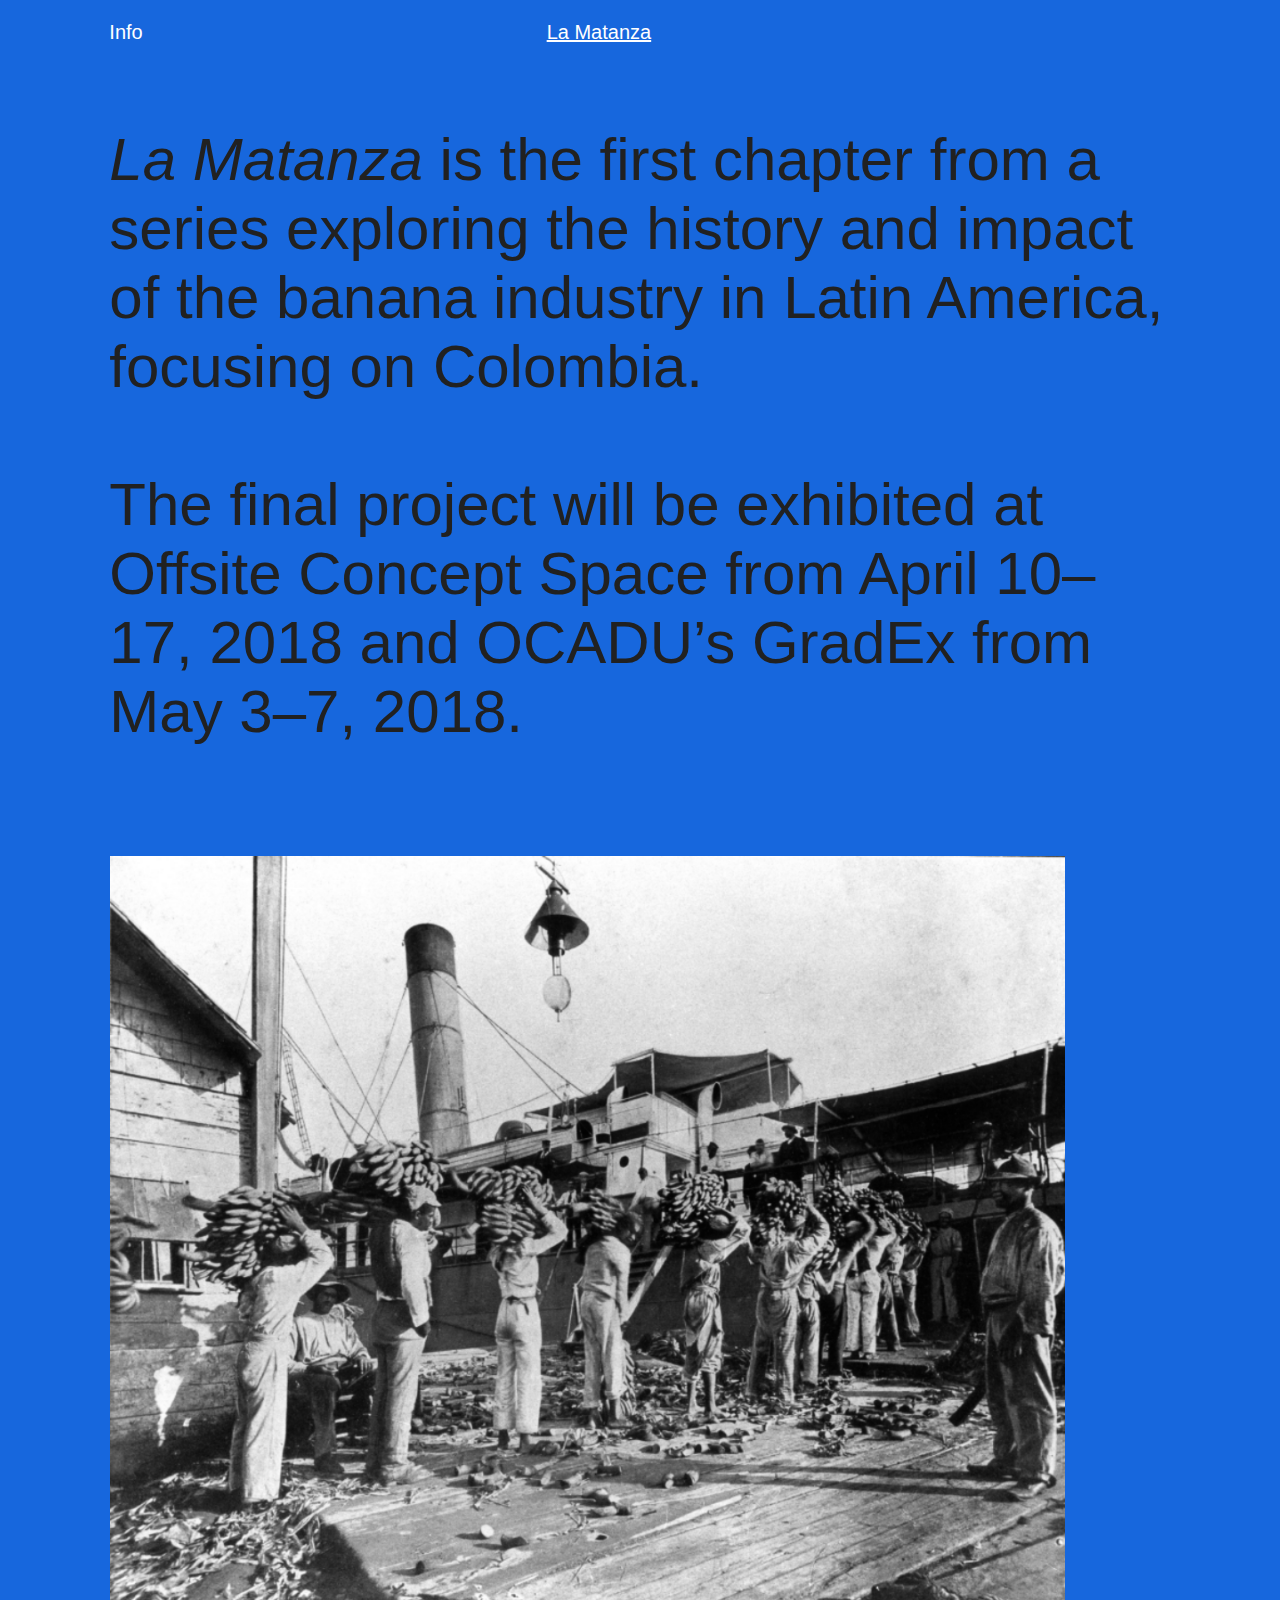
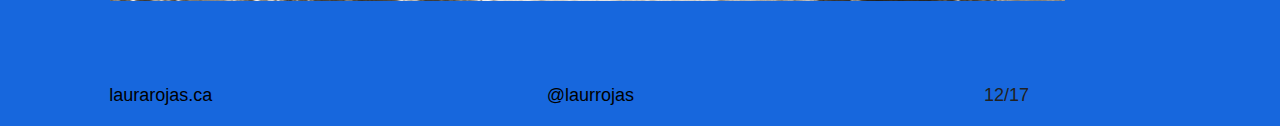
==== info.html @ abae3a1d "File Upload" ====
<!DOCTYPE html>
<html>
<head>
<meta charset="UTF-8">
<title>Title</title>
<link rel="stylesheet" type="text/css" href=" ../css/styles.css">
<link rel="stylesheet" type="text/css" href=" ../css/flexboxgrid.css">
<link href="https://fonts.googleapis.com/css?family=Halant" rel="stylesheet">
</head>

<body class="body2">
    <div class="row">
        <div class="col-xs-4 col-xs-offset-1 col-sm-4 col-md-3 col-lg-4">
            <p id="info2">Info</p>
        </div> 
        <div class="col-xs-7 col-sm-4 col-md-3 col-lg-7">
            <p id="chapter2">   <a href="index.html" target="_self" id="a2">La Matanza</a></p>
        </div>
    </div>
    
    <div class="row">
        <div class="col-xs-10 col-xs-offset-1 col-sm-10 col-md-10 col-lg-10">
            <h3><i>La Matanza</i> is the first chapter from a series exploring the history and impact of the banana industry in Latin America, focusing on Colombia. <br><br>The final project will be exhibited at Offsite Concept Space from April 10–17, 2018 and OCADU’s GradEx from May 3–7, 2018.</h3>
        </div>
    </div>
    
 <div class="row">
        <div class="col-xs-12 col-sm-10 col-md-10 col-lg-10">
             <img src="img/line.png" id="img2">
             <div class="col-xs-10 col-xs-offset-1 col-sm-10 col-md-10 col-lg-10">
            </div>
        </div>
    </div>
    
<div class="row">
        <div class="col-xs-3 col-xs-offset-1 col-sm-3 col-md-3 col-lg-3">
            <p class="footer"><a href="http://www.laurarojas.ca/" target="_blank">laurarojas.ca</a></p>
        </div>
    <div class="col-xs-3 col-xs-offset-1 col-sm-3 col-md-3 col-lg-3">
        <p class="footer"><a href="https://www.instagram.com/laurrojas/" target="_blank">@laurrojas</a></p>
        </div>
    <div class="col-xs-3 col-xs-offset-1 col-sm-3 col-md-3 col-lg-3">
            <p class="footer">12/17</p>
        </div>
    </div>
   
    
</body>

<script src="https://ajax.googleapis.com/ajax/libs/jquery/3.1.1/jquery.min.js"></script>
<script src="js/main.js"></script>
</html>
---- css/styles.css ----
html body {
    margin: 0;
    padding: 0;
    font-family: "Swis721 BT", sans-serif; /* Font needs to be added in before published */
    background: white;
    max-width: 100%;
    overflow-x: hidden;
}

/* Home Page */

#a1 {
    text-decoration: none;
    color: black;

}

#chapter {
    text-decoration: underline;
    font-size: 13px;
}

#info {
    font-size: 13px;
}

sup {
    font-size: 12px;
    color: black;
    line-height: 0;
    vertical-align: super;
    font-family: "Swis721 BT", sans-serif;
}

h1 {
    color: #E52828;
    font-weight: bold;
    font-size: 50px;
    line-height: 48px;
}

p {
    font-size: 18px;
    line-height: 25px;

}

.line {
    margin-top: 24px;
    margin-right: 100px;
    height: 6px;
    width: 40%;
    background-color: #E52828;
    float: right;
}

img {
    max-width: 100%;
    padding-top: 35px;
}

#caption1 {
    font-size: 14px;
    line-height: 19px;
    padding-top: 0px;
}

h2 {
    font-size: 35px;
}

#list {
    font-family: 'Halant', serif; /* Google Fonts */
    color: #E52828;
}
    
#family {
    padding-top: 0;
    max-width: 100%;
}

hr {
    margin-top: 50px;
    margin-bottom: 30px;
    background-color: #D9D9D9; height: 1px; border: 0; 
    align-content: center;
    width: 81%;
}

#quote1 {
    font-family: 'Halant', serif; /* Google Fonts */
    color: black;
    font-size: 25pt;
    line-height: 30pt;
    text-align: center;
    padding-left: 25px;
    padding-right: 25px;
    padding-top: 70px;
    padding-bottom: 
    color:black;
}

#quote2 {
    font-family: 'Halant', serif; /* Google Fonts */
    color: white;
    font-size: 25pt;
    line-height: 30pt;
    text-align: center;
    padding-left: 25px;
    padding-right: 25px;
    padding-top: 160px;
    color:black;
}

h5 {
    font-size: 13px;
    font-weight: 100;
}

.hoverimg1 {
    margin-left: 60px;
}

.hideimg {
    display: none;
}

.hoverimg2 {
    margin-left: 60px;
    margin-top: 300px;
}


.hover2: hover {
    text-decoration: underline;
}

.txthover:hover {
    text-decoration: underline;
    font-weight: bold;
}


/* Info Page */

.body2{
    background-color: #1767DD;
    overflow-x: hidden;
}

#chapter2 {
    text-decoration: underline;
    font-size: 13px;
    color: white;
}

#info2 {
    font-size: 13px;
    color: white;
}

#a2 {
    text-decoration: none;
    color: white;
}

h3 {
    font-size: 35px;
    font-weight: 100;
    color: #212121;
}

#img2 {
    max-width: 100%;
    padding-bottom: 30px;
}



.footer {
    color:#212121;
    font-size: 13px;
}

a:visited {
    color: #212121;
}

a {
    text-decoration: none;
}
/* Tablet Styles */

@media (min-width: 48em) and (max-width: 75em) {
    
/* Home Page */
    
 h1 {
    font-size: 100px;
    line-height: 95px;
    margin-top: 140px;
}
.line {
    margin-top: 45px;
    margin-right: 140px;
    height: 9px;
    width: 38%;
}
    
#family {
    padding-top: 0px;
}

    
#quote1 {
    font-size: 30pt;
    line-height: 35pt;
    text-align: center;
    padding-top: 150px;
    padding-left: 50px;
    padding-right: 50px;
    color:black;
}

#yellow1 {
    background-color: #FFE600;
    height: 800px;
    width: 100%;
}

#yellow2 {
    background-color: #FFE600;
    height: 800px;
    Width: 100%;
}
    
#quote2 {
    font-size: 30pt;
    line-height: 35pt;
    padding-left: 50px;
    padding-right: 50px;
    padding-top: 320px;
    color:black;
}
    
/* Info Page */

h3 {
    font-size: 40px;
    font-weight: 100;
}

#img2 {
    max-width: 100%;
    padding-left: 65px;
    padding-bottom: 30px;    
}
    
}

/* Desktop Styles */

@media (min-width: 75em) {
    
/* Home Page */

#chapter {
    text-decoration: underline;
    font-size: 20px;
}

#info {
    font-size: 20px;
}

    
h1 {
    font-size: 180px;
    line-height: 180px;
    margin-top: 100px;
    margin-bottom: 60px;
} 
    
.line {
    margin-top: 82px;
    margin-right: 450px;
    height: 12px;
    width: 30%;
}
    
#intro {
    font-size: 27px;
    line-height: 34px;
    padding-bottom: 80px;
    margin-top: -35px;
    }    
    
h2 {
    font-size: 34px;
    margin-top: 9px;
}

#group {
    margin-bottom:65px;
        }    
    
.caption1 {
    font-size: 14px;
    line-height: 19px;
    margin-top: -50px;
    margin-bottom: 100px;
}
    
#list1 {
    font-family: 'Halant', serif;
    color: #E52828;
    padding-bottom: 60px;
    }

#section2 {
        padding-bottom: 60px;
}
    
    
 #list2 {
    font-family: 'Halant', serif; /* Google Fonts */
    color: #E52828;
     padding-top: 20px;
     padding-bottom: 20px;
}
    
#family {
    max-width: 100%;
    margin-left: 90px;     
    padding-top: 25px;
}

.caption2 {
    font-size: 14px;
    line-height: 19px;
    padding-bottom: 200px;

}
    
#quote1 {
    font-size: 37pt;
    line-height: 44pt;
    padding-top: 200px;
    padding-bottom: 190px;
    padding-left: 120px;
    padding-right: 120px;
    text-align: center;
    color:black; /* #1767DD for blue */

 }
    
#yellow1 {
    background-color: #FFE600;
    height: 850px;
    margin-bottom: 95px;
    margin-top: 210px;
}
        
    
#farm {
    padding-top: 55px;
    max-width: 100%;
    padding-bottom: 70px;
}

h4 {
        font-size: 20px;
        margin-top: -10px;
}

#yellow2 {
    background-color: #FFE600;
    height: 850px;
    Width: 100%;
    margin-bottom: 95px;
    
}
    
#hr1 {
    margin-bottom: -5px;
    }    
    
#quote2 {
    color: black;
    font-size: 52pt;
    line-height: 58pt;
    padding-left: 135px;
    padding-right: 135px;
    padding-top: 315px;
}
    
h5 {
        font-size: 13px;
}

/* Info Page */
    
#chapter2 {
    text-decoration: underline;
    font-size: 20px;
    color:white;
}

#info2 {
    font-size: 20px;
    color: white;
}

h3 {
    font-size: 60px;
    font-weight: 100;
}

#img2 {
    max-width: 90%;
    padding-left: 110px;
    padding-bottom: 60px; 
    margin-top: 15px;
}
    

.footer {
    font-size: 18px;
    color: #212121;
} 
    
a {
    text-decoration: none;
    color: black;
}

a:visited {
    font-size: 20px;
    color: black;
    }
    
}
---- css/flexboxgrid.css ----
/* Uncomment and set these variables to customize the grid. */

.container-fluid {
  margin-right: auto;
  margin-left: auto;
  padding-right: 2rem;
  padding-left: 2rem;
}

.row {
  box-sizing: border-box;
  display: -ms-flexbox;
  display: -webkit-box;
  display: flex;
  -ms-flex: 0 1 auto;
  -webkit-box-flex: 0;
  flex: 0 1 auto;
  -ms-flex-direction: row;
  -webkit-box-orient: horizontal;
  -webkit-box-direction: normal;
  flex-direction: row;
  -ms-flex-wrap: wrap;
  flex-wrap: wrap;
  margin-right: -1rem;
  margin-left: -1rem;
}

.row.reverse {
  -ms-flex-direction: row-reverse;
  -webkit-box-orient: horizontal;
  -webkit-box-direction: reverse;
  flex-direction: row-reverse;
}

.col.reverse {
  -ms-flex-direction: column-reverse;
  -webkit-box-orient: vertical;
  -webkit-box-direction: reverse;
  flex-direction: column-reverse;
}

.col-xs,
.col-xs-1,
.col-xs-2,
.col-xs-3,
.col-xs-4,
.col-xs-5,
.col-xs-6,
.col-xs-7,
.col-xs-8,
.col-xs-9,
.col-xs-10,
.col-xs-11,
.col-xs-12 {
  box-sizing: border-box;
  -ms-flex: 0 0 auto;
  -webkit-box-flex: 0;
  flex: 0 0 auto;
  padding-right: 1rem;
  padding-left: 1rem;
}

.col-xs {
  -webkit-flex-grow: 1;
  -ms-flex-positive: 1;
  -webkit-box-flex: 1;
  flex-grow: 1;
  -ms-flex-preferred-size: 0;
  flex-basis: 0;
  max-width: 100%;
}

.col-xs-1 {
  -ms-flex-preferred-size: 8.333%;
  flex-basis: 8.333%;
  max-width: 8.333%;
}

.col-xs-2 {
  -ms-flex-preferred-size: 16.667%;
  flex-basis: 16.667%;
  max-width: 16.667%;
}

.col-xs-3 {
  -ms-flex-preferred-size: 25%;
  flex-basis: 25%;
  max-width: 25%;
}

.col-xs-4 {
  -ms-flex-preferred-size: 33.333%;
  flex-basis: 33.333%;
  max-width: 33.333%;
}

.col-xs-5 {
  -ms-flex-preferred-size: 41.667%;
  flex-basis: 41.667%;
  max-width: 41.667%;
}

.col-xs-6 {
  -ms-flex-preferred-size: 50%;
  flex-basis: 50%;
  max-width: 50%;
}

.col-xs-7 {
  -ms-flex-preferred-size: 58.333%;
  flex-basis: 58.333%;
  max-width: 58.333%;
}

.col-xs-8 {
  -ms-flex-preferred-size: 66.667%;
  flex-basis: 66.667%;
  max-width: 66.667%;
}

.col-xs-9 {
  -ms-flex-preferred-size: 75%;
  flex-basis: 75%;
  max-width: 75%;
}

.col-xs-10 {
  -ms-flex-preferred-size: 83.333%;
  flex-basis: 83.333%;
  max-width: 83.333%;
}

.col-xs-11 {
  -ms-flex-preferred-size: 91.667%;
  flex-basis: 91.667%;
  max-width: 91.667%;
}

.col-xs-12 {
  -ms-flex-preferred-size: 100%;
  flex-basis: 100%;
  max-width: 100%;
}

.col-xs-offset-1 {
  margin-left: 8.333%;
}

.col-xs-offset-2 {
  margin-left: 16.667%;
}

.col-xs-offset-3 {
  margin-left: 25%;
}

.col-xs-offset-4 {
  margin-left: 33.333%;
}

.col-xs-offset-5 {
  margin-left: 41.667%;
}

.col-xs-offset-6 {
  margin-left: 50%;
}

.col-xs-offset-7 {
  margin-left: 58.333%;
}

.col-xs-offset-8 {
  margin-left: 66.667%;
}

.col-xs-offset-9 {
  margin-left: 75%;
}

.col-xs-offset-10 {
  margin-left: 83.333%;
}

.col-xs-offset-11 {
  margin-left: 91.667%;
}

.start-xs {
  -ms-flex-pack: start;
  -webkit-box-pack: start;
  justify-content: flex-start;
  text-align: start;
}

.center-xs {
  -ms-flex-pack: center;
  -webkit-box-pack: center;
  justify-content: center;
  text-align: center;
}

.end-xs {
  -ms-flex-pack: end;
  -webkit-box-pack: end;
  justify-content: flex-end;
  text-align: end;
}

.top-xs {
  -ms-flex-align: start;
  -webkit-box-align: start;
  align-items: flex-start;
}

.middle-xs {
  -ms-flex-align: center;
  -webkit-box-align: center;
  align-items: center;
}

.bottom-xs {
  -ms-flex-align: end;
  -webkit-box-align: end;
  align-items: flex-end;
}

.around-xs {
  -ms-flex-pack: distribute;
  justify-content: space-around;
}

.between-xs {
  -ms-flex-pack: justify;
  -webkit-box-pack: justify;
  justify-content: space-between;
}

.first-xs {
  -ms-flex-order: -1;
  -webkit-box-ordinal-group: 0;
  order: -1;
}

.last-xs {
  -ms-flex-order: 1;
  -webkit-box-ordinal-group: 2;
  order: 1;
}

@media only screen and (min-width: 48em) {
  .container {
    width: 46rem;
  }

  .col-sm,
  .col-sm-1,
  .col-sm-2,
  .col-sm-3,
  .col-sm-4,
  .col-sm-5,
  .col-sm-6,
  .col-sm-7,
  .col-sm-8,
  .col-sm-9,
  .col-sm-10,
  .col-sm-11,
  .col-sm-12 {
    box-sizing: border-box;
    -ms-flex: 0 0 auto;
    -webkit-box-flex: 0;
    flex: 0 0 auto;
    padding-right: 1rem;
    padding-left: 1rem;
  }

  .col-sm {
    -webkit-flex-grow: 1;
    -ms-flex-positive: 1;
    -webkit-box-flex: 1;
    flex-grow: 1;
    -ms-flex-preferred-size: 0;
    flex-basis: 0;
    max-width: 100%;
  }

  .col-sm-1 {
    -ms-flex-preferred-size: 8.333%;
    flex-basis: 8.333%;
    max-width: 8.333%;
  }

  .col-sm-2 {
    -ms-flex-preferred-size: 16.667%;
    flex-basis: 16.667%;
    max-width: 16.667%;
  }

  .col-sm-3 {
    -ms-flex-preferred-size: 25%;
    flex-basis: 25%;
    max-width: 25%;
  }

  .col-sm-4 {
    -ms-flex-preferred-size: 33.333%;
    flex-basis: 33.333%;
    max-width: 33.333%;
  }

  .col-sm-5 {
    -ms-flex-preferred-size: 41.667%;
    flex-basis: 41.667%;
    max-width: 41.667%;
  }

  .col-sm-6 {
    -ms-flex-preferred-size: 50%;
    flex-basis: 50%;
    max-width: 50%;
  }

  .col-sm-7 {
    -ms-flex-preferred-size: 58.333%;
    flex-basis: 58.333%;
    max-width: 58.333%;
  }

  .col-sm-8 {
    -ms-flex-preferred-size: 66.667%;
    flex-basis: 66.667%;
    max-width: 66.667%;
  }

  .col-sm-9 {
    -ms-flex-preferred-size: 75%;
    flex-basis: 75%;
    max-width: 75%;
  }

  .col-sm-10 {
    -ms-flex-preferred-size: 83.333%;
    flex-basis: 83.333%;
    max-width: 83.333%;
  }

  .col-sm-11 {
    -ms-flex-preferred-size: 91.667%;
    flex-basis: 91.667%;
    max-width: 91.667%;
  }

  .col-sm-12 {
    -ms-flex-preferred-size: 100%;
    flex-basis: 100%;
    max-width: 100%;
  }

  .col-sm-offset-1 {
    margin-left: 8.333%;
  }

  .col-sm-offset-2 {
    margin-left: 16.667%;
  }

  .col-sm-offset-3 {
    margin-left: 25%;
  }

  .col-sm-offset-4 {
    margin-left: 33.333%;
  }

  .col-sm-offset-5 {
    margin-left: 41.667%;
  }

  .col-sm-offset-6 {
    margin-left: 50%;
  }

  .col-sm-offset-7 {
    margin-left: 58.333%;
  }

  .col-sm-offset-8 {
    margin-left: 66.667%;
  }

  .col-sm-offset-9 {
    margin-left: 75%;
  }

  .col-sm-offset-10 {
    margin-left: 83.333%;
  }

  .col-sm-offset-11 {
    margin-left: 91.667%;
  }

  .start-sm {
    -ms-flex-pack: start;
    -webkit-box-pack: start;
    justify-content: flex-start;
    text-align: start;
  }

  .center-sm {
    -ms-flex-pack: center;
    -webkit-box-pack: center;
    justify-content: center;
    text-align: center;
  }

  .end-sm {
    -ms-flex-pack: end;
    -webkit-box-pack: end;
    justify-content: flex-end;
    text-align: end;
  }

  .top-sm {
    -ms-flex-align: start;
    -webkit-box-align: start;
    align-items: flex-start;
  }

  .middle-sm {
    -ms-flex-align: center;
    -webkit-box-align: center;
    align-items: center;
  }

  .bottom-sm {
    -ms-flex-align: end;
    -webkit-box-align: end;
    align-items: flex-end;
  }

  .around-sm {
    -ms-flex-pack: distribute;
    justify-content: space-around;
  }

  .between-sm {
    -ms-flex-pack: justify;
    -webkit-box-pack: justify;
    justify-content: space-between;
  }

  .first-sm {
    -ms-flex-order: -1;
    -webkit-box-ordinal-group: 0;
    order: -1;
  }

  .last-sm {
    -ms-flex-order: 1;
    -webkit-box-ordinal-group: 2;
    order: 1;
  }
}

@media only screen and (min-width: 62em) {
  .container {
    width: 61rem;
  }

  .col-md,
  .col-md-1,
  .col-md-2,
  .col-md-3,
  .col-md-4,
  .col-md-5,
  .col-md-6,
  .col-md-7,
  .col-md-8,
  .col-md-9,
  .col-md-10,
  .col-md-11,
  .col-md-12 {
    box-sizing: border-box;
    -ms-flex: 0 0 auto;
    -webkit-box-flex: 0;
    flex: 0 0 auto;
    padding-right: 1rem;
    padding-left: 1rem;
  }

  .col-md {
    -webkit-flex-grow: 1;
    -ms-flex-positive: 1;
    -webkit-box-flex: 1;
    flex-grow: 1;
    -ms-flex-preferred-size: 0;
    flex-basis: 0;
    max-width: 100%;
  }

  .col-md-1 {
    -ms-flex-preferred-size: 8.333%;
    flex-basis: 8.333%;
    max-width: 8.333%;
  }

  .col-md-2 {
    -ms-flex-preferred-size: 16.667%;
    flex-basis: 16.667%;
    max-width: 16.667%;
  }

  .col-md-3 {
    -ms-flex-preferred-size: 25%;
    flex-basis: 25%;
    max-width: 25%;
  }

  .col-md-4 {
    -ms-flex-preferred-size: 33.333%;
    flex-basis: 33.333%;
    max-width: 33.333%;
  }

  .col-md-5 {
    -ms-flex-preferred-size: 41.667%;
    flex-basis: 41.667%;
    max-width: 41.667%;
  }

  .col-md-6 {
    -ms-flex-preferred-size: 50%;
    flex-basis: 50%;
    max-width: 50%;
  }

  .col-md-7 {
    -ms-flex-preferred-size: 58.333%;
    flex-basis: 58.333%;
    max-width: 58.333%;
  }

  .col-md-8 {
    -ms-flex-preferred-size: 66.667%;
    flex-basis: 66.667%;
    max-width: 66.667%;
  }

  .col-md-9 {
    -ms-flex-preferred-size: 75%;
    flex-basis: 75%;
    max-width: 75%;
  }

  .col-md-10 {
    -ms-flex-preferred-size: 83.333%;
    flex-basis: 83.333%;
    max-width: 83.333%;
  }

  .col-md-11 {
    -ms-flex-preferred-size: 91.667%;
    flex-basis: 91.667%;
    max-width: 91.667%;
  }

  .col-md-12 {
    -ms-flex-preferred-size: 100%;
    flex-basis: 100%;
    max-width: 100%;
  }

  .col-md-offset-1 {
    margin-left: 8.333%;
  }

  .col-md-offset-2 {
    margin-left: 16.667%;
  }

  .col-md-offset-3 {
    margin-left: 25%;
  }

  .col-md-offset-4 {
    margin-left: 33.333%;
  }

  .col-md-offset-5 {
    margin-left: 41.667%;
  }

  .col-md-offset-6 {
    margin-left: 50%;
  }

  .col-md-offset-7 {
    margin-left: 58.333%;
  }

  .col-md-offset-8 {
    margin-left: 66.667%;
  }

  .col-md-offset-9 {
    margin-left: 75%;
  }

  .col-md-offset-10 {
    margin-left: 83.333%;
  }

  .col-md-offset-11 {
    margin-left: 91.667%;
  }

  .start-md {
    -ms-flex-pack: start;
    -webkit-box-pack: start;
    justify-content: flex-start;
    text-align: start;
  }

  .center-md {
    -ms-flex-pack: center;
    -webkit-box-pack: center;
    justify-content: center;
    text-align: center;
  }

  .end-md {
    -ms-flex-pack: end;
    -webkit-box-pack: end;
    justify-content: flex-end;
    text-align: end;
  }

  .top-md {
    -ms-flex-align: start;
    -webkit-box-align: start;
    align-items: flex-start;
  }

  .middle-md {
    -ms-flex-align: center;
    -webkit-box-align: center;
    align-items: center;
  }

  .bottom-md {
    -ms-flex-align: end;
    -webkit-box-align: end;
    align-items: flex-end;
  }

  .around-md {
    -ms-flex-pack: distribute;
    justify-content: space-around;
  }

  .between-md {
    -ms-flex-pack: justify;
    -webkit-box-pack: justify;
    justify-content: space-between;
  }

  .first-md {
    -ms-flex-order: -1;
    -webkit-box-ordinal-group: 0;
    order: -1;
  }

  .last-md {
    -ms-flex-order: 1;
    -webkit-box-ordinal-group: 2;
    order: 1;
  }
}

@media only screen and (min-width: 75em) {
  .container {
    width: 71rem;
  }

  .col-lg,
  .col-lg-1,
  .col-lg-2,
  .col-lg-3,
  .col-lg-4,
  .col-lg-5,
  .col-lg-6,
  .col-lg-7,
  .col-lg-8,
  .col-lg-9,
  .col-lg-10,
  .col-lg-11,
  .col-lg-12 {
    box-sizing: border-box;
    -ms-flex: 0 0 auto;
    -webkit-box-flex: 0;
    flex: 0 0 auto;
    padding-right: 1rem;
    padding-left: 1rem;
  }

  .col-lg {
    -webkit-flex-grow: 1;
    -ms-flex-positive: 1;
    -webkit-box-flex: 1;
    flex-grow: 1;
    -ms-flex-preferred-size: 0;
    flex-basis: 0;
    max-width: 100%;
  }

  .col-lg-1 {
    -ms-flex-preferred-size: 8.333%;
    flex-basis: 8.333%;
    max-width: 8.333%;
  }

  .col-lg-2 {
    -ms-flex-preferred-size: 16.667%;
    flex-basis: 16.667%;
    max-width: 16.667%;
  }

  .col-lg-3 {
    -ms-flex-preferred-size: 25%;
    flex-basis: 25%;
    max-width: 25%;
  }

  .col-lg-4 {
    -ms-flex-preferred-size: 33.333%;
    flex-basis: 33.333%;
    max-width: 33.333%;
  }

  .col-lg-5 {
    -ms-flex-preferred-size: 41.667%;
    flex-basis: 41.667%;
    max-width: 41.667%;
  }

  .col-lg-6 {
    -ms-flex-preferred-size: 50%;
    flex-basis: 50%;
    max-width: 50%;
  }

  .col-lg-7 {
    -ms-flex-preferred-size: 58.333%;
    flex-basis: 58.333%;
    max-width: 58.333%;
  }

  .col-lg-8 {
    -ms-flex-preferred-size: 66.667%;
    flex-basis: 66.667%;
    max-width: 66.667%;
  }

  .col-lg-9 {
    -ms-flex-preferred-size: 75%;
    flex-basis: 75%;
    max-width: 75%;
  }

  .col-lg-10 {
    -ms-flex-preferred-size: 83.333%;
    flex-basis: 83.333%;
    max-width: 83.333%;
  }

  .col-lg-11 {
    -ms-flex-preferred-size: 91.667%;
    flex-basis: 91.667%;
    max-width: 91.667%;
  }

  .col-lg-12 {
    -ms-flex-preferred-size: 100%;
    flex-basis: 100%;
    max-width: 100%;
  }

  .col-lg-offset-1 {
    margin-left: 8.333%;
  }

  .col-lg-offset-2 {
    margin-left: 16.667%;
  }

  .col-lg-offset-3 {
    margin-left: 25%;
  }

  .col-lg-offset-4 {
    margin-left: 33.333%;
  }

  .col-lg-offset-5 {
    margin-left: 41.667%;
  }

  .col-lg-offset-6 {
    margin-left: 50%;
  }

  .col-lg-offset-7 {
    margin-left: 58.333%;
  }

  .col-lg-offset-8 {
    margin-left: 66.667%;
  }

  .col-lg-offset-9 {
    margin-left: 75%;
  }

  .col-lg-offset-10 {
    margin-left: 83.333%;
  }

  .col-lg-offset-11 {
    margin-left: 91.667%;
  }

  .start-lg {
    -ms-flex-pack: start;
    -webkit-box-pack: start;
    justify-content: flex-start;
    text-align: start;
  }

  .center-lg {
    -ms-flex-pack: center;
    -webkit-box-pack: center;
    justify-content: center;
    text-align: center;
  }

  .end-lg {
    -ms-flex-pack: end;
    -webkit-box-pack: end;
    justify-content: flex-end;
    text-align: end;
  }

  .top-lg {
    -ms-flex-align: start;
    -webkit-box-align: start;
    align-items: flex-start;
  }

  .middle-lg {
    -ms-flex-align: center;
    -webkit-box-align: center;
    align-items: center;
  }

  .bottom-lg {
    -ms-flex-align: end;
    -webkit-box-align: end;
    align-items: flex-end;
  }

  .around-lg {
    -ms-flex-pack: distribute;
    justify-content: space-around;
  }

  .between-lg {
    -ms-flex-pack: justify;
    -webkit-box-pack: justify;
    justify-content: space-between;
  }

  .first-lg {
    -ms-flex-order: -1;
    -webkit-box-ordinal-group: 0;
    order: -1;
  }

  .last-lg {
    -ms-flex-order: 1;
    -webkit-box-ordinal-group: 2;
    order: 1;
  }
}
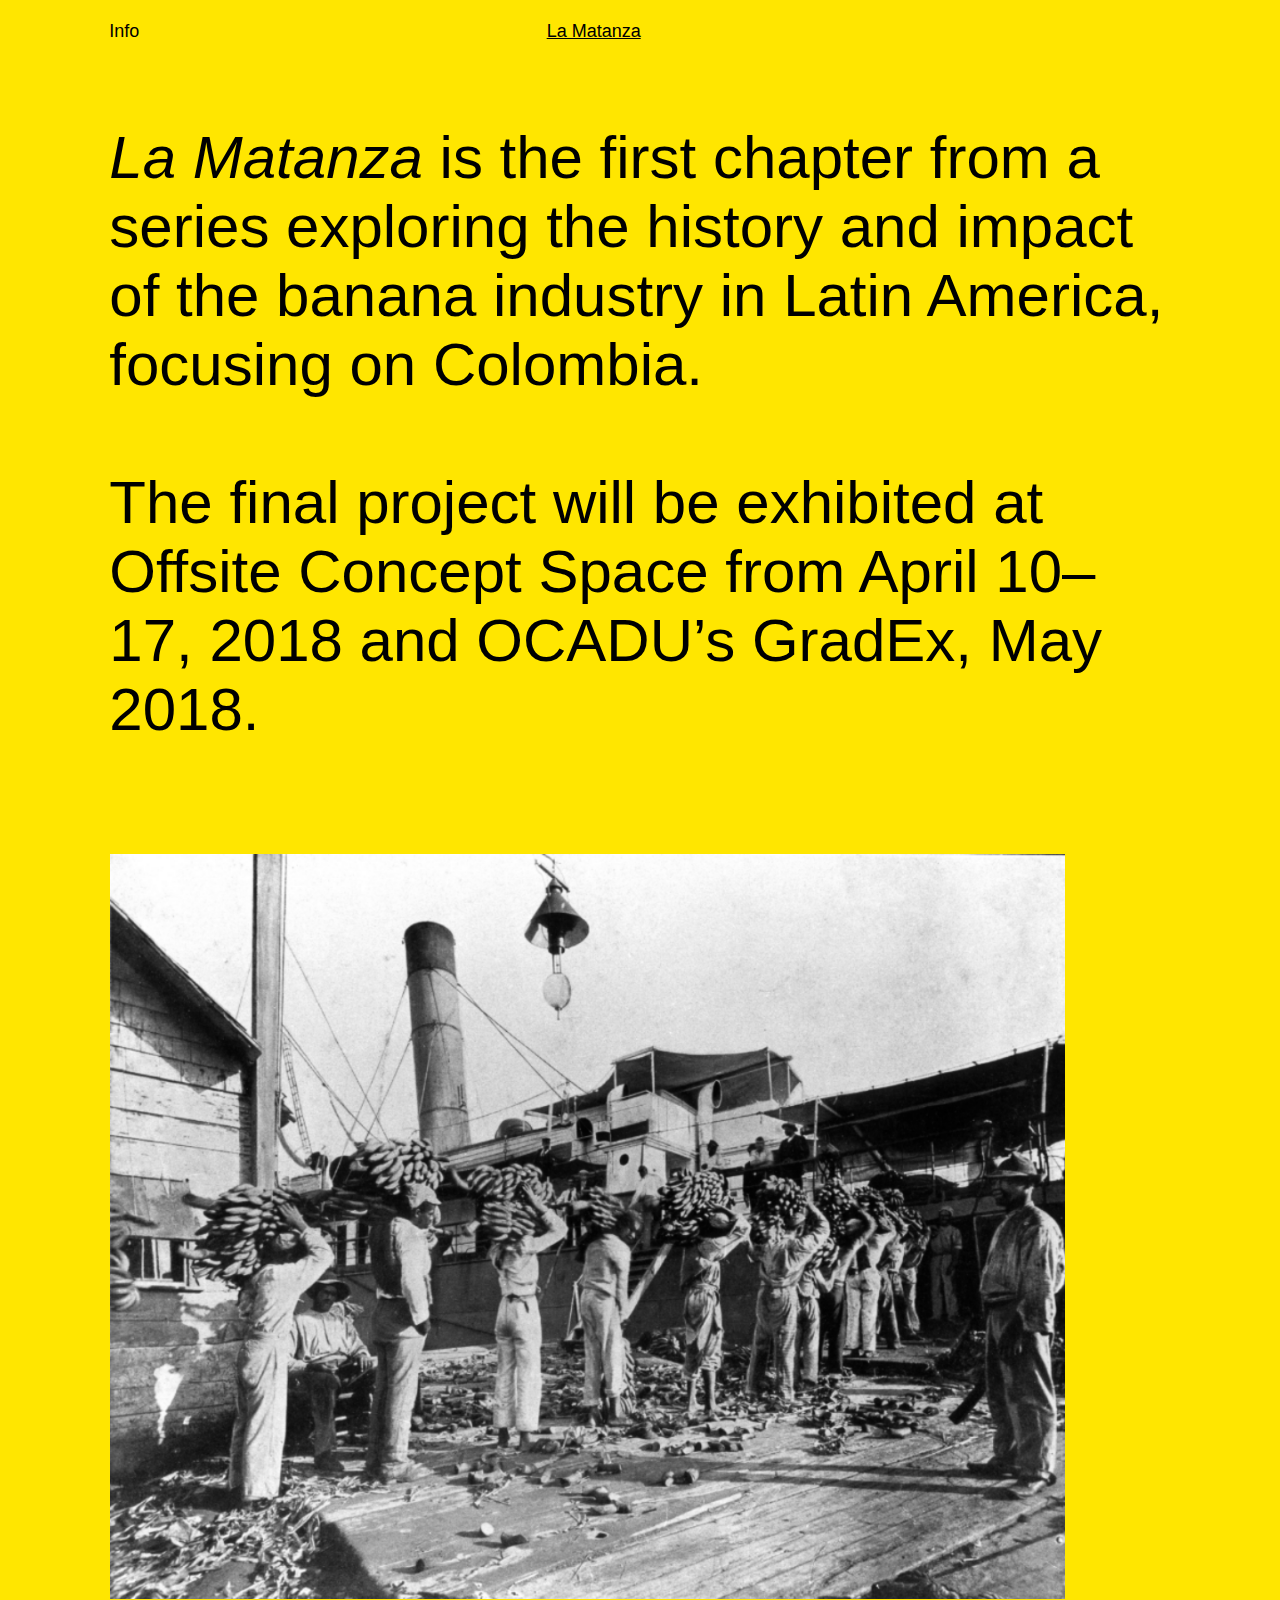
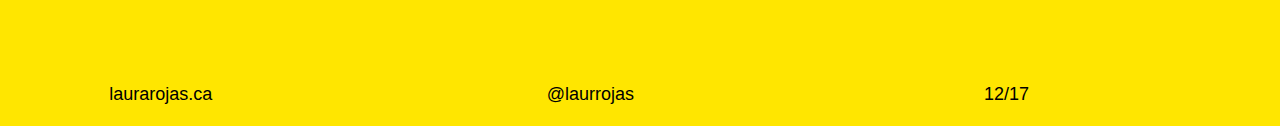
==== commit ad273110: "Updates" ====
--- a/info.html
+++ b/info.html
@@ -2,7 +2,7 @@
 <html>
 <head>
 <meta charset="UTF-8">
-<title>Title</title>
+<title>Info</title>
 <link rel="stylesheet" type="text/css" href=" ../css/styles.css">
 <link rel="stylesheet" type="text/css" href=" ../css/flexboxgrid.css">
 <link href="https://fonts.googleapis.com/css?family=Halant" rel="stylesheet">
@@ -20,7 +20,7 @@
     
     <div class="row">
         <div class="col-xs-10 col-xs-offset-1 col-sm-10 col-md-10 col-lg-10">
-            <h3><i>La Matanza</i> is the first chapter from a series exploring the history and impact of the banana industry in Latin America, focusing on Colombia. <br><br>The final project will be exhibited at Offsite Concept Space from April 10–17, 2018 and OCADU’s GradEx from May 3–7, 2018.</h3>
+            <h3><i>La Matanza</i> is the first chapter from a series exploring the history and impact of the banana industry in Latin America, focusing on Colombia. <br><br>The final project will be exhibited at Offsite Concept Space from April 10–17, 2018 and OCADU’s GradEx, May 2018.</h3>
         </div>
     </div>
     
--- a/css/styles.css
+++ b/css/styles.css
@@ -12,20 +12,19 @@
 #a1 {
     text-decoration: none;
     color: black;
-
 }
 
 #chapter {
     text-decoration: underline;
-    font-size: 13px;
+    font-size: 30px;
 }
 
 #info {
-    font-size: 13px;
+    font-size: 30px;
 }
 
 sup {
-    font-size: 12px;
+    font-size: 18px;
     color: black;
     line-height: 0;
     vertical-align: super;
@@ -35,21 +34,33 @@
 h1 {
     color: #E52828;
     font-weight: bold;
-    font-size: 50px;
-    line-height: 48px;
+    font-size: 700%;
+    line-height: 96%;
+}
+
+#intro {
+    font-size: 25px;
+    line-height: 32px;
+}    
+    
+#group {
+    display: block;
+    margin-left: auto;
+    margin-right: auto;
+    padding-bottom: 10px;
 }
 
 p {
-    font-size: 18px;
-    line-height: 25px;
+    font-size: 20px;
+    line-height: 27px;
 
 }
 
 .line {
-    margin-top: 24px;
-    margin-right: 100px;
-    height: 6px;
-    width: 40%;
+    margin-top: 6%;
+    margin-right: 33%;
+    height: 7px;
+    width: 30%;
     background-color: #E52828;
     float: right;
 }
@@ -59,24 +70,56 @@
     padding-top: 35px;
 }
 
-#caption1 {
-    font-size: 14px;
-    line-height: 19px;
-    padding-top: 0px;
+.caption1 {
+    font-size: 20px;
+    line-height: 25px;
+    margin-bottom: -80px;
 }
 
 h2 {
-    font-size: 35px;
-}
-
-#list {
-    font-family: 'Halant', serif; /* Google Fonts */
+    font-size: 45px;
+}
+
+#list1 {
+    font-family: 'Halant', serif;
     color: #E52828;
+    padding-bottom: 30px;
+    padding-top: 50px;
+}
+
+#list2 {
+    font-family: 'Halant', serif;
+    color: #E52828;
+     padding-top: 20px;
+     padding-bottom: 20px;
 }
     
 #family {
-    padding-top: 0;
-    max-width: 100%;
+    display: block;
+    margin-left: auto;
+    margin-right: auto;
+}
+
+.caption2 {
+    font-size: 20px;
+    line-height: 25px;
+    margin-bottom: 30px;
+}
+
+#hr1 {
+    margin-top: -40px;
+    }  
+
+#yellow1 {
+    background-color: #1767DD;
+    height: 96%;
+    width: 100%;
+}
+
+#yellow2 {
+    background-color: #1767DD;
+    height: 450px;
+    Width: 100%;
 }
 
 hr {
@@ -89,47 +132,36 @@
 
 #quote1 {
     font-family: 'Halant', serif; /* Google Fonts */
-    color: black;
-    font-size: 25pt;
-    line-height: 30pt;
-    text-align: center;
-    padding-left: 25px;
-    padding-right: 25px;
-    padding-top: 70px;
-    padding-bottom: 
-    color:black;
-}
-
-#quote2 {
-    font-family: 'Halant', serif; /* Google Fonts */
     color: white;
     font-size: 25pt;
     line-height: 30pt;
     text-align: center;
-    padding-left: 25px;
-    padding-right: 25px;
-    padding-top: 160px;
-    color:black;
+    padding-left: 60px;
+    padding-right: 60px;
+    padding-top: 70px;
+    padding-bottom: 20px; 
+
+}
+
+#quote2 {
+    font-family: 'Halant', serif; /* Google Fonts */
+    color: white;
+    font-size: 30pt;
+    line-height: 35pt;
+    text-align: center;
+    padding-left: 60px;
+    padding-right: 60px;
+    padding-top: 150px;
+}
+
+h4 {
+    font-size: 20px;
 }
 
 h5 {
-    font-size: 13px;
+    font-size: 16px;
     font-weight: 100;
 }
-
-.hoverimg1 {
-    margin-left: 60px;
-}
-
-.hideimg {
-    display: none;
-}
-
-.hoverimg2 {
-    margin-left: 60px;
-    margin-top: 300px;
-}
-
 
 .hover2: hover {
     text-decoration: underline;
@@ -140,34 +172,66 @@
     font-weight: bold;
 }
 
+.hoverimg1 {
+    display: block;
+    margin-left: auto;
+    margin-right: auto;
+}
+
+.hoverimg2 {
+    max-width: 60%;
+    display: block;
+    margin-left: auto;
+    margin-right: auto;
+    margin-top: 20px;
+    margin-bottom: 35px;
+}
+
+.hoverimg3 {
+    max-width: 89%;
+    display: block;
+    margin-left: auto;
+    margin-right: auto;
+    margin-bottom: 35px;
+}
+
+a {
+    text-decoration: none;
+    color: black;
+}
+
+a:visited {
+    font-size: 20px;
+    color: black;
+}
 
 /* Info Page */
 
 .body2{
-    background-color: #1767DD;
+    background-color: #FFE600; 
     overflow-x: hidden;
 }
 
 #chapter2 {
     text-decoration: underline;
-    font-size: 13px;
-    color: white;
+    font-size: 20px;
+    color: black;
 }
 
 #info2 {
-    font-size: 13px;
-    color: white;
+    font-size: 20px;
+    color: black;
 }
 
 #a2 {
     text-decoration: none;
-    color: white;
+    color: black;
 }
 
 h3 {
-    font-size: 35px;
+    font-size: 40px;
     font-weight: 100;
-    color: #212121;
+    color: black;
 }
 
 #img2 {
@@ -176,60 +240,74 @@
 }
 
 
-
 .footer {
     color:#212121;
-    font-size: 13px;
+    font-size: 20px;
 }
 
 a:visited {
-    color: #212121;
+    color: black;
 }
 
 a {
     text-decoration: none;
 }
+
 /* Tablet Styles */
 
-@media (min-width: 48em) and (max-width: 75em) {
+@media (min-width: 39.625em) and (max-width: 75em) {
     
 /* Home Page */
     
  h1 {
-    font-size: 100px;
-    line-height: 95px;
-    margin-top: 140px;
-}
+    font-size: 660%;
+    line-height: 93%;
+
+}
+    
 .line {
-    margin-top: 45px;
-    margin-right: 140px;
+    margin-right: 25%;
     height: 9px;
-    width: 38%;
-}
-    
+    width: 37%;
+}
+    
+p {
+        font-size: 20px;
+        line-height: 27px;
+    }
+
+    
+#group{
+    max-width: 80%
+}
+
 #family {
-    padding-top: 0px;
-}
-
-    
+    display: block;
+    margin-left: auto;
+    margin-right: auto;
+    max-width: 80%;
+    margin-bottom: 15px;
+
+}
+ 
 #quote1 {
     font-size: 30pt;
     line-height: 35pt;
     text-align: center;
-    padding-top: 150px;
+    padding-top: 100px;
     padding-left: 50px;
     padding-right: 50px;
-    color:black;
+    color:white;
 }
 
 #yellow1 {
-    background-color: #FFE600;
-    height: 800px;
+    background-color: #1767DD;
+    height: 100%;
     width: 100%;
 }
 
 #yellow2 {
-    background-color: #FFE600;
+    background-color: #1767DD;
     height: 800px;
     Width: 100%;
 }
@@ -240,7 +318,23 @@
     padding-left: 50px;
     padding-right: 50px;
     padding-top: 320px;
-    color:black;
+    color:white;
+}
+    
+.hoverimg1 {
+    padding-top: 100px;
+    padding-bottom: 10px;
+}
+
+.hoverimg2 {
+    margin-left: 60px;
+    margin-top: 300px;
+}
+
+.hoverimg3 {
+    max-width: 95%;
+    margin-bottom: 40px;
+
 }
     
 /* Info Page */
@@ -257,42 +351,47 @@
 }
     
 }
-
+    
 /* Desktop Styles */
 
 @media (min-width: 75em) {
     
 /* Home Page */
 
+sup {
+    font-size: 13px;
+}    
+    
+    
 #chapter {
     text-decoration: underline;
-    font-size: 20px;
+    font-size: 18px;
 }
 
 #info {
-    font-size: 20px;
+    font-size: 18px;
 }
 
     
 h1 {
-    font-size: 180px;
-    line-height: 180px;
+    font-size: 1000%;
     margin-top: 100px;
+    margin-bottom: 90px;
+} 
+    
+.line {
+    height: 14px;
+    width: 33%;
+    margin-top: 5%;
+}
+    
+#intro {
+    font-size: 26px;
+    line-height: 32px;
+    padding-bottom: 80px;
+    margin-top: -5px;
+    margin-left: -40px;
     margin-bottom: 60px;
-} 
-    
-.line {
-    margin-top: 82px;
-    margin-right: 450px;
-    height: 12px;
-    width: 30%;
-}
-    
-#intro {
-    font-size: 27px;
-    line-height: 34px;
-    padding-bottom: 80px;
-    margin-top: -35px;
     }    
     
 h2 {
@@ -301,30 +400,32 @@
 }
 
 #group {
+    margin-top: 50px;
     margin-bottom:65px;
-        }    
+    margin-left: 
+}    
     
 .caption1 {
     font-size: 14px;
     line-height: 19px;
     margin-top: -50px;
-    margin-bottom: 100px;
+    margin-bottom: 180px;
 }
     
 #list1 {
     font-family: 'Halant', serif;
     color: #E52828;
-    padding-bottom: 60px;
-    }
+    padding-bottom: 70px;
+    padding-top: 50px;
+}
 
 #section2 {
-        padding-bottom: 60px;
-}
-    
-    
+        padding-bottom: 70px;
+}
+        
  #list2 {
     font-family: 'Halant', serif; /* Google Fonts */
-    color: #E52828;
+     color: #E52828;
      padding-top: 20px;
      padding-bottom: 20px;
 }
@@ -332,61 +433,60 @@
 #family {
     max-width: 100%;
     margin-left: 90px;     
-    padding-top: 25px;
+    padding-top: 50px;
 }
 
 .caption2 {
     font-size: 14px;
     line-height: 19px;
-    padding-bottom: 200px;
-
+    margin-bottom: 170px;
+    padding-left: 60px;
 }
     
 #quote1 {
-    font-size: 37pt;
-    line-height: 44pt;
-    padding-top: 200px;
-    padding-bottom: 190px;
+    font-size: 36pt;
+    line-height: 43pt;
+    padding-top: 195px;
     padding-left: 120px;
     padding-right: 120px;
     text-align: center;
-    color:black; /* #1767DD for blue */
-
+    color:white; 
  }
     
 #yellow1 {
-    background-color: #FFE600;
-    height: 850px;
-    margin-bottom: 95px;
-    margin-top: 210px;
-}
-        
-    
-#farm {
-    padding-top: 55px;
-    max-width: 100%;
-    padding-bottom: 70px;
-}
-
+    background-color: #1767DD;
+    height: 90%;    
+    margin-top: 160px;
+    margin-bottom: 100px;
+}   
+    
+#blurb { 
+        margin-top: 170px;
+        margin-bottom: 25px;
+        /* this is the part that starts under the first quote*/
+    }
+
+    
 h4 {
-        font-size: 20px;
-        margin-top: -10px;
+    font-size: 20px;
+    margin-top: -10px;
 }
 
 #yellow2 {
-    background-color: #FFE600;
+    background-color: #1767DD;
     height: 850px;
     Width: 100%;
-    margin-bottom: 95px;
-    
+    margin-bottom: 100px;
+    margin-top: 140px;
 }
     
 #hr1 {
-    margin-bottom: -5px;
+    margin-bottom: 120px;
+    margin-top: 15px;
     }    
     
 #quote2 {
-    color: black;
+    color: white;
     font-size: 52pt;
     line-height: 58pt;
     padding-left: 135px;
@@ -395,20 +495,45 @@
 }
     
 h5 {
-        font-size: 13px;
-}
+    font-size: 13px;
+}
+    
+.hoverimg1 {
+    margin-left: 120px;
+    margin-top: 145px;
+}
+
+.hideimg {
+   display: none;
+}
+
+.hoverimg2 {
+    margin-top: 300px;
+    max-width: 140%;
+}
+
+.hoverimg3 {
+    max-width: 95%;
+    margin-bottom: 40px;
+
+}
+
+hr {
+        margin-top: 70px;
+    }
+
 
 /* Info Page */
     
 #chapter2 {
     text-decoration: underline;
-    font-size: 20px;
-    color:white;
+    font-size: 18px;
+    color:black;
 }
 
 #info2 {
-    font-size: 20px;
-    color: white;
+    font-size: 18px;
+    color: black;
 }
 
 h3 {
@@ -426,7 +551,7 @@
 
 .footer {
     font-size: 18px;
-    color: #212121;
+    color: black;
 } 
     
 a {
@@ -439,4 +564,4 @@
     color: black;
     }
     
-}+}
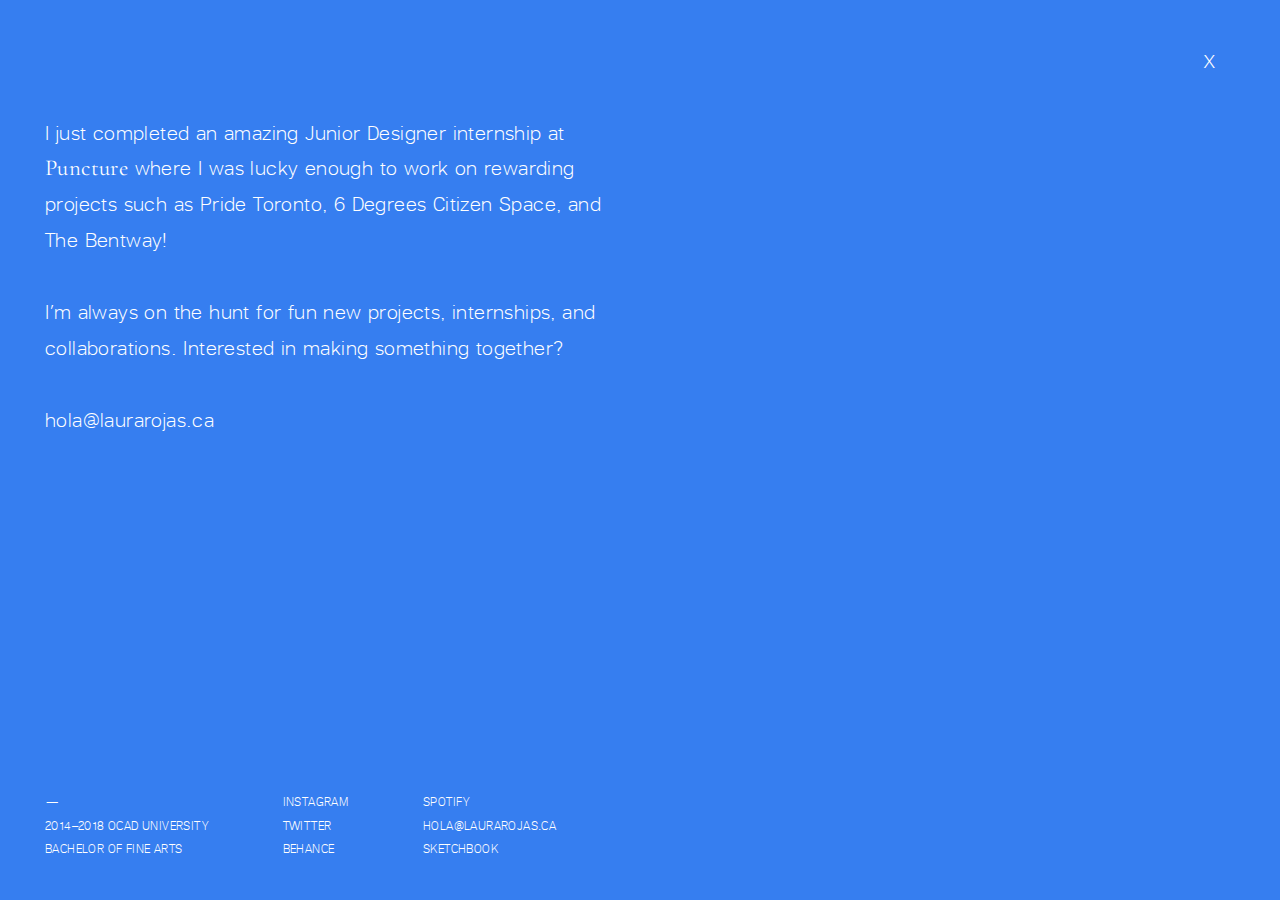
==== commit ad8d661f: "Upload" ====
--- a/info.html
+++ b/info.html
@@ -1,52 +1,54 @@
 <!DOCTYPE html>
-<html>
+<html lang="en">
 <head>
-<meta charset="UTF-8">
-<title>Info</title>
-<link rel="stylesheet" type="text/css" href=" ../css/styles.css">
-<link rel="stylesheet" type="text/css" href=" ../css/flexboxgrid.css">
-<link href="https://fonts.googleapis.com/css?family=Halant" rel="stylesheet">
+	<meta charset="UTF-8">
+	<title>Info | Laura Rojas</title>
+	<!--Site Design - Laura Rojas
+		Site Development - Melissa Karjanmaa-->
+	<link rel="stylesheet" href="styles.css">
+	<link href="https://fonts.googleapis.com/css?family=Cormorant+Garamond:400,500" rel="stylesheet">
+	<link rel="stylesheet" href="https://cdn.jsdelivr.net/npm/animate.css@3.5.2/animate.min.css">
+	<link rel="icon" href="images/favicon-01.png">
+
 </head>
+<body class="info">
+	<div class="container-home container">
+		<nav class="nav-home secondary-font-size">
+				<a href="index.html">X</a>
+		</nav>
+		<main>
+			<div class="intro serif">
+				<p>I just completed an amazing Junior Designer internship at <a href="http://www.puncture.co" target="blank">Puncture</a> where I was lucky enough to work on rewarding projects such as Pride Toronto, 6 Degrees Citizen Space, and The Bentway!</p>
 
-<body class="body2">
-    <div class="row">
-        <div class="col-xs-4 col-xs-offset-1 col-sm-4 col-md-3 col-lg-4">
-            <p id="info2">Info</p>
-        </div> 
-        <div class="col-xs-7 col-sm-4 col-md-3 col-lg-7">
-            <p id="chapter2">   <a href="index.html" target="_self" id="a2">La Matanza</a></p>
-        </div>
-    </div>
-    
-    <div class="row">
-        <div class="col-xs-10 col-xs-offset-1 col-sm-10 col-md-10 col-lg-10">
-            <h3><i>La Matanza</i> is the first chapter from a series exploring the history and impact of the banana industry in Latin America, focusing on Colombia. <br><br>The final project will be exhibited at Offsite Concept Space from April 10–17, 2018 and OCADU’s GradEx, May 2018.</h3>
-        </div>
-    </div>
-    
- <div class="row">
-        <div class="col-xs-12 col-sm-10 col-md-10 col-lg-10">
-             <img src="img/line.png" id="img2">
-             <div class="col-xs-10 col-xs-offset-1 col-sm-10 col-md-10 col-lg-10">
-            </div>
-        </div>
-    </div>
-    
-<div class="row">
-        <div class="col-xs-3 col-xs-offset-1 col-sm-3 col-md-3 col-lg-3">
-            <p class="footer"><a href="http://www.laurarojas.ca/" target="_blank">laurarojas.ca</a></p>
-        </div>
-    <div class="col-xs-3 col-xs-offset-1 col-sm-3 col-md-3 col-lg-3">
-        <p class="footer"><a href="https://www.instagram.com/laurrojas/" target="_blank">@laurrojas</a></p>
-        </div>
-    <div class="col-xs-3 col-xs-offset-1 col-sm-3 col-md-3 col-lg-3">
-            <p class="footer">12/17</p>
-        </div>
-    </div>
-   
-    
+				<p>I’m always on the hunt for fun new projects, internships, and collaborations. Interested in making something together?</p>
+
+				<span class="light-blue"><p>hola@laurarojas.ca</p></span>
+				
+			</div>
+		</main>
+		<footer class="secondary-font-size">
+			<div class="socials edu">
+				<p><span class="desktop">&mdash;</span></br>
+				2014–2018 OCAD UNIVERSITY </br>
+				BACHELOR OF FINE ARTS
+				</p>
+			</div>
+			<div class="socials socials-2">
+				<ul>
+					<li><a href="https://www.instagram.com/laurrojas/" target="_blank">Instagram</a></li>
+					<li><a href="https://twitter.com/laurrojasz" target="_blank">Twitter</a></li>
+					<li><a href="https://www.behance.net/laurrojasz" target="_blank">Behance</a></li>
+				</ul>
+			</div>
+			<div class="socials socials-1">
+				<ul>
+					<li><a href="https://open.spotify.com/user/laurrojas" target="_blank">Spotify</a></li>
+					<li><a href="mailto:hola@laurarojas.ca">hola@laurarojas.ca</a></li>
+					<li><a href="sketchbook.html">Sketchbook</a></li>
+				</ul>
+			</div>
+		</footer>
+	</div>
 </body>
+</html>
 
-<script src="https://ajax.googleapis.com/ajax/libs/jquery/3.1.1/jquery.min.js"></script>
-<script src="js/main.js"></script>
-</html>
--- a/styles.css
+++ b/styles.css
@@ -0,0 +1,602 @@
+article,aside,details,figcaption,figure,footer,header,hgroup,nav,section,summary{display:block;}audio,canvas,video{display:inline-block;}audio:not([controls]){display:none;height:0;}[hidden]{display:none;}html{font-family:sans-serif;-webkit-text-size-adjust:100%;-ms-text-size-adjust:100%;}a:focus{outline:thin dotted;}a:active,a:hover{outline:0;}h1{font-size:2em;}abbr[title]{border-bottom:1px dotted;}b,strong{font-weight:700;}dfn{font-style:italic;}mark{background:#ff0;color:#000;}code,kbd,pre,samp{font-family:monospace, serif;font-size:1em;}pre{white-space:pre-wrap;word-wrap:break-word;}q{quotes:\201C \201D \2018 \2019;}small{font-size:80%;}sub,sup{font-size:75%;line-height:0;position:relative;vertical-align:baseline;}sup{top:-.5em;}sub{bottom:-.25em;}img{border:0;}svg:not(:root){overflow:hidden;}fieldset{border:1px solid silver;margin:0 2px;padding:.35em .625em .75em;}button,input,select,textarea{font-family:inherit;font-size:100%;margin:0;}button,input{line-height:normal;}button,html input[type=button],/* 1 */
+input[type=reset],input[type=submit]{-webkit-appearance:button;cursor:pointer;}button[disabled],input[disabled]{cursor:default;}input[type=checkbox],input[type=radio]{box-sizing:border-box;padding:0;}input[type=search]{-webkit-appearance:textfield;-moz-box-sizing:content-box;-webkit-box-sizing:content-box;box-sizing:content-box;}input[type=search]::-webkit-search-cancel-button,input[type=search]::-webkit-search-decoration{-webkit-appearance:none;}textarea{overflow:auto;vertical-align:top;}table{border-collapse:collapse;border-spacing:0;}body,figure{margin:0;}legend,button::-moz-focus-inner,input::-moz-focus-inner{border:0;padding:0;}
+
+.clearfix:after {visibility: hidden; display: block; font-size: 0; content: " "; clear: both; height: 0; }
+
+* { -moz-box-sizing: border-box; -webkit-box-sizing: border-box; box-sizing: border-box; }
+
+/*General*/
+
+@font-face {
+    font-family: 'lunchtype22-light';
+    src: url('Fonts/lunchtype22-light-webfont.woff2') format('woff2'),
+         url('Fonts/lunchtype22-light-webfont.woff') format('woff');
+    font-weight: normal;
+    font-style: normal;
+}
+
+
+body{
+	background: #FFFFFF;
+	font-family: 'lunchtype22-light', Helvetica, sans-serif;
+	letter-spacing: 0.4px;
+	color: #000000;
+	font-size: 30px;
+	align-items: center;
+}
+
+p, h1, h2, h2, a, li, ul, ol {
+	padding: 0;
+	margin: 0;
+}
+
+ul, ol, li{
+	list-style: none;
+}
+
+h1{
+	color: #367EF0;
+}
+
+a{
+	text-decoration: none;
+	color: #000000;
+}
+
+.mobile{
+	display: none;
+}
+
+.serif a, .portfolio .serif, .portfolio-intro a{
+	font-family: 'Cormorant Garamond', serif;
+	font-size: 1.778vw;
+}
+
+.active-page{
+	border-bottom: 1px solid #000000;
+
+}
+
+a:hover{
+	/*border-bottom: 1px solid #000000;*/
+	color: #367EF0;
+}
+
+
+.secondary-font-size{
+	font-size: 0.9375vw;
+}
+
+.container-home{
+	display: flex;
+	flex-direction: column;
+	/*justify-content: space-between;*/
+	height: 100vh;
+}
+
+.container{
+	max-width: 1920px;
+	padding: 2.99vw 3.59vw 3.02vw 3.51vw;
+/*	flex: 1 0 auto;*/
+}
+
+
+/*nav*/
+.nav-home{
+	position: absolute;
+	top: 3.05vw;
+	right: 3.59vw;
+	background: #367EF0;
+	border: 10px solid #367EF0;
+    border-radius: 50%;
+    padding: 7px 2px;
+}
+
+.nav-home a{
+	color: white;
+}
+
+
+/*main*/
+main{
+	display: flex;
+	flex-direction: row;
+	justify-content: space-between;
+	flex: 1 0 auto;
+}
+
+main h1{
+	padding-bottom: 7%;
+	font-size: 2.25em;
+    padding-top: 1%;
+}
+
+div.intro{
+	width: 47.7%;
+}
+div.intro{
+	line-height: 2.8vw;
+	font-size: 1.5625vw;
+}
+
+div.intro p{
+	padding-bottom: 6.4%;
+}
+
+.preview-1:hover:after{
+	content: "";
+/*	width: 489px;
+	height: 403px;*/
+	width: 55%;
+	height: 55%;
+	background: url(images/Bananaland.png);
+	background-repeat: no-repeat;
+	background-size: contain;
+	position: absolute;
+	top: 23%;
+	right: -26%;
+}
+
+.preview-2:hover:after{
+	content: "";
+	/*width: 215px;
+	height: 323px;*/
+	width: 55%;
+	height: 55%;
+	background: url(images/ModernWhore@2x.png);
+	background-repeat: no-repeat;
+	background-size: contain;
+	position: absolute;
+	top: 7%;
+	right: -8%;
+}
+
+.preview-3:hover:after{
+	content: "";
+	/*width: 302px;
+	height: 453px;*/
+    width: 70%;
+    height: 70%;
+    background: url(images/Mailer_2_Mobile.png);
+    background-repeat: no-repeat;
+    background-size: contain;
+    position: absolute;
+    top: -33%;
+    right: -26%;
+}
+
+.preview-4:hover:after{
+	content: "";
+	/*width: 301px;
+	height: 301px;*/
+	width: 50%;
+    height: 50%;
+    background: url(images/LowHanging.png);
+    background-repeat: no-repeat;
+    background-size: contain;
+    position: absolute;
+    top: 17%;
+    right: -13%;
+}
+
+.preview-5:hover:after{
+	content: "";
+	/*width: 374px;
+	height: 375px;*/
+	width: 45%;
+	height: 45%;
+	background: url(images/SecondSun@2x.png);
+	background-repeat: no-repeat;
+	background-size: contain;
+	position: absolute;
+	bottom: 0px;
+	right: -14%;
+}
+
+.preview-6:hover:after{
+	content: "";
+/*	width: 440px;
+	height: 234px;*/
+	width: 45%;
+    height: 45%;
+    background: url(images/JuicyMag.png);
+    background-repeat: no-repeat;
+    background-size: contain;
+    position: absolute;
+    top: 37%;
+    right: -3%;
+}
+/*footer*/
+
+footer{
+	display: flex;
+	flex-direction: row;
+	justify-content: space-between;
+	align-items: flex-end;
+	text-transform: uppercase;
+	flex-shrink: 0;
+	width: 43%;
+}
+
+.socials{
+	line-height: 1.82vw;
+}
+
+/*Portfolio*/
+
+div.mobile.grid{
+	display: none;
+}
+
+.portfolio-title{
+	display: flex;
+	justify-content: space-between;
+	margin: 0 auto;
+	padding-bottom: 5%;
+	font-family: 'Cormorant Garamond', serif;
+	font-size: 1.5vw;
+}
+
+.portfolio-title a{
+	font-family: 'lunchtype22-light', Helvetica, sans-serif;
+	text-transform: uppercase;
+	font-size: 1.2vw;
+}
+
+.portfolio-main-photo{
+	/*width: 40%;*/
+}
+
+.portfolio-main-photo img{
+	width: 100%;
+	display: block;
+}
+
+main.portfolio{
+	display: flex;
+	flex-direction: column;
+	justify-content: space-between;
+	align-items: center;
+	padding-bottom: 0;
+}
+
+.portfolio-intro{
+	line-height: 2.76vw;
+    font-size: 1.5625vw;
+    width: 60%;
+    padding: 11% 0;
+}
+
+.portfolio-intro p:not(:last-child){
+	padding-bottom: 5%;
+}
+
+div.grid{
+	display: flex;
+	flex-direction: row;
+	justify-content: space-between;
+	flex-wrap: wrap;
+	width: 100%;
+	padding-bottom: 3%;
+}
+
+.grid-item-width1 {
+	width: 33.5%;
+}
+
+.grid-item-width2 {
+	width: 65.5%;
+}
+
+.grid-item img{
+	width: 100%;
+	height: 100%;
+	display: inline-block; 
+}
+
+.grid-item-width1 img{
+	padding-bottom: 6%;
+	padding-right: 1%;
+}
+
+.grid-item-width2 img{
+	padding-bottom: 3%;
+	padding-left: 1%;
+}
+
+.portfolio-nav{
+	display: flex;
+	flex-direction: row;
+	justify-content: space-between;
+	text-transform: uppercase;
+	font-size: 1.3vw;
+	padding-bottom: 3%;
+}
+/*info & sketchbook */
+
+body.info{
+	background: #367EF0;
+	color: white;
+}
+
+.info nav a, .sketchbook nav a{
+	font-size: 19px;
+}
+
+.info a{
+	color: white;
+}
+
+.info a:hover{
+	border-bottom: 1px solid white;
+}
+
+.info nav a:hover{
+	border-bottom: none;
+}
+
+.info nav, .sketchbook nav{
+	background: none;
+	border: none;
+	right: 4.9vw;
+	top: 3.35vw;;
+}
+
+.info .intro{
+	padding-top: 6.5%;
+}
+
+.sketchbook nav a{
+	color: #367EF0;
+}
+
+.sketchbook h1{
+	color: #367EF0;
+	font-size: 2vw;
+}
+
+
+@media(max-width: 960px){
+	body, div.intro{
+		font-size: 19px;
+		line-height: 30px;
+	}
+	div.intro a{
+		font-size: 21px;
+	}
+	main{
+		padding-top: 1%;
+		/*padding-bottom: 50%;*/
+	}
+
+	div.intro{
+		width: 60%;
+	}
+	
+	span .clear{
+		clear: left;
+	}
+
+	.nav-home{
+		padding: 0px 2px;
+	}
+
+	.secondary-font-size{
+		font-size: 11.5px;
+	}
+
+	.socials{
+		line-height: 21px;
+	}
+
+	div.grid{
+		padding-bottom: 8%;
+	}
+
+	footer{
+		width: 57%;
+	}
+}
+
+
+
+@media (max-width: 650px) {
+	main{
+	    padding-top: 15%;
+	}
+
+	div.intro{
+		width: 100%;
+	}
+
+	.desktop{
+		display: none;
+	}
+
+	.mobile{
+		display: block;
+	}
+
+	.nav-home{
+		position: static;
+		background: none;
+		border: none;
+	    padding: 7px 2px;
+	}
+
+	.home .nav-home a, .portfolio-title a{
+		border-bottom: 1px solid black;
+		font-size: 20px;
+		color: black;
+	}
+	
+	.home .nav-home a:hover, .portfolio-title a:hover{
+		color: #367Ef0;
+		border-bottom: 1px solid #367EF0;
+	}
+
+	.info .nav-home a, .sketchbook nav a{
+		border: none;
+	}
+
+	.info .nav-home a:hover, .sketchbook nav a:hover{
+		border: none;
+	}
+
+	.home h1{
+		display: none;
+	}
+
+	.socials {
+    	padding-bottom: 8%;
+	}
+
+	.container{
+		padding: 2.99vw 8vw 3.02vw 8vw;
+	}
+
+	footer{
+		width: 100%;
+	    display: flex;
+	    flex-direction: row;
+	    justify-content: space-between;
+	    align-items: flex-start;
+	    /*padding-top: 50%;*/
+	    flex-wrap: wrap;
+	    text-align: center;
+	    color: #367EF0;
+	    font-size: 17px;
+	}
+
+	footer a{
+		color: #367EF0;
+	}
+
+	.info footer{
+		color: white;
+	}
+	.socials{
+		width: 50%;
+	}
+
+	.edu{
+		order: 1;
+		width: 100%;
+	}
+
+	.socials-1{
+		order: 2;
+		
+	}
+
+	.socials-2{
+		order: 3;
+	}
+
+	.preview:hover:after{
+		display: none;
+	}
+
+	/*portfolio*/
+	div.desktop, div.desktop div{
+		display: none;
+	}
+
+	div.mobile.grid{
+		display: block;
+		justify-content: flex-start;
+		flex-wrap: nowrap;
+		padding-bottom: 0; 
+		margin-bottom: 5%;
+	}
+
+	main.portfolio{
+		padding-top: 0;
+	}
+
+	main.portfolio .serif{
+		font-size: 23px;
+		font-weight: 400;
+		padding-bottom: 10%;
+	}
+
+	.portfolio-intro{
+		line-height: 37px;
+		font-size: 20px;
+		width: 100%;
+	}
+	.portfolio-intro a{
+		font-size: 22px;
+	}
+
+	.grid-item-width1{
+		width: 100%;
+	}
+
+	.grid-item img{
+		display: block;
+	}
+
+	.grid-item-width1 img {
+	   	padding-bottom: 10%;
+	    padding-right: 0; 
+	}
+
+	.portfolio-title p{
+		display: none;
+	}
+
+	.container.mobile-no-padding{
+		padding: 0;
+	}
+
+	.portfolio-nav{
+		flex-direction: column;
+		justify-content: space-between;
+		align-items: center;
+		text-transform: uppercase;
+		font-size: inherit;
+	}
+
+	.portfolio-nav a{
+		padding-bottom: 5%;
+	}
+}
+
+	@media (max-width: 400px) {
+		.secondary-font-size {
+    	font-size: 3.25vw;
+		}
+
+		.info .nav-home a, .sketchbook nav a{
+			color: black;
+		}
+
+		.socials{
+			line-height: 7.5vw;
+		}
+
+		body.info{
+			background: white;
+			color: black;
+		}
+
+		body.info a{
+			color: black;
+		}
+
+		.info footer{
+			color: #367EF0;
+		}
+		
+		body.info footer a{
+			color: #367EF0;
+		}
+
+		main.portfolio{
+			padding-bottom: 10%;
+		}
+	}
+
+
+}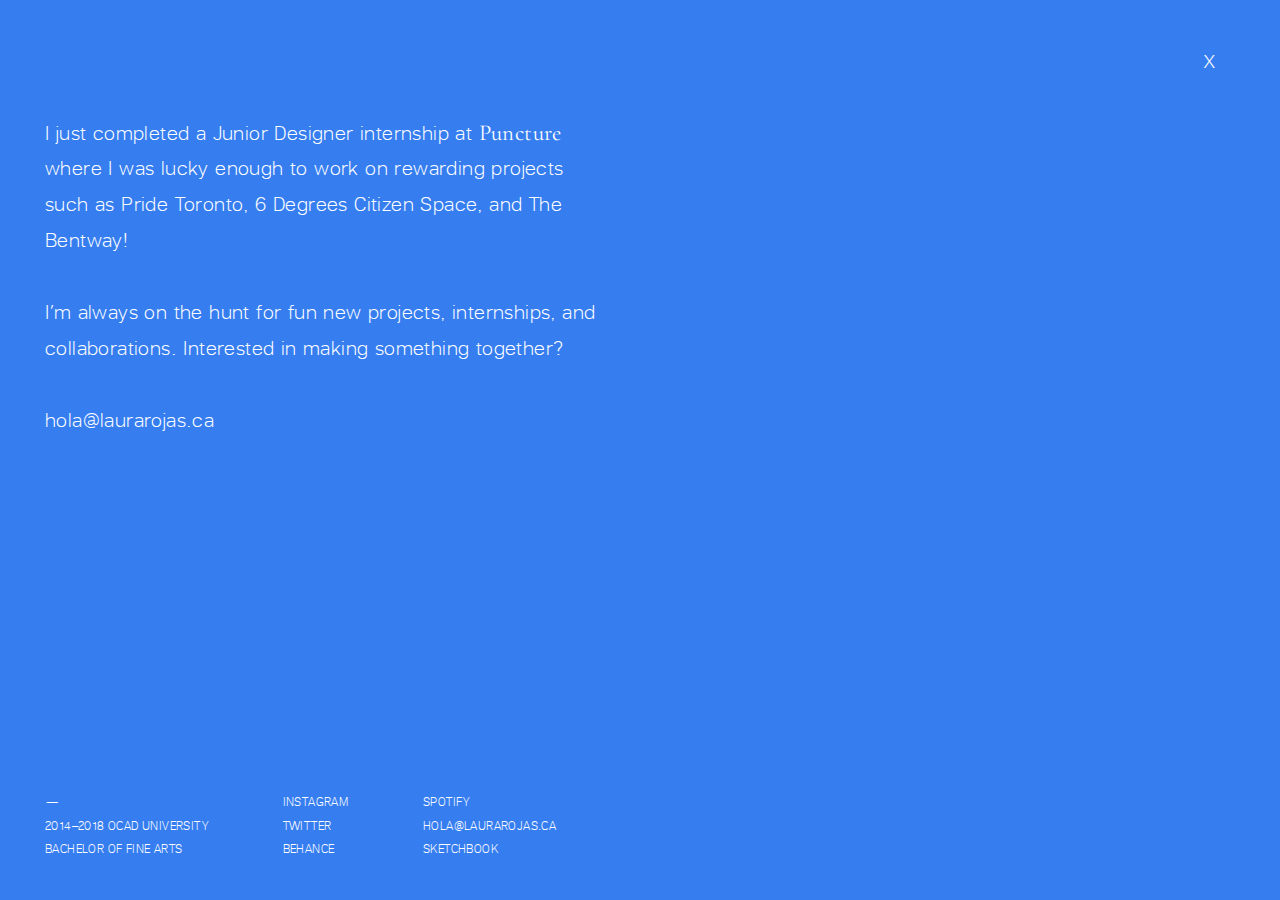
==== commit ba38fd29: "About Update" ====
--- a/info.html
+++ b/info.html
@@ -18,7 +18,7 @@
 		</nav>
 		<main>
 			<div class="intro serif">
-				<p>I just completed an amazing Junior Designer internship at <a href="http://www.puncture.co" target="blank">Puncture</a> where I was lucky enough to work on rewarding projects such as Pride Toronto, 6 Degrees Citizen Space, and The Bentway!</p>
+				<p>I just completed a Junior Designer internship at <a href="http://www.puncture.co" target="blank">Puncture</a> where I was lucky enough to work on rewarding projects such as Pride Toronto, 6 Degrees Citizen Space, and The Bentway!</p>
 
 				<p>I’m always on the hunt for fun new projects, internships, and collaborations. Interested in making something together?</p>
 
